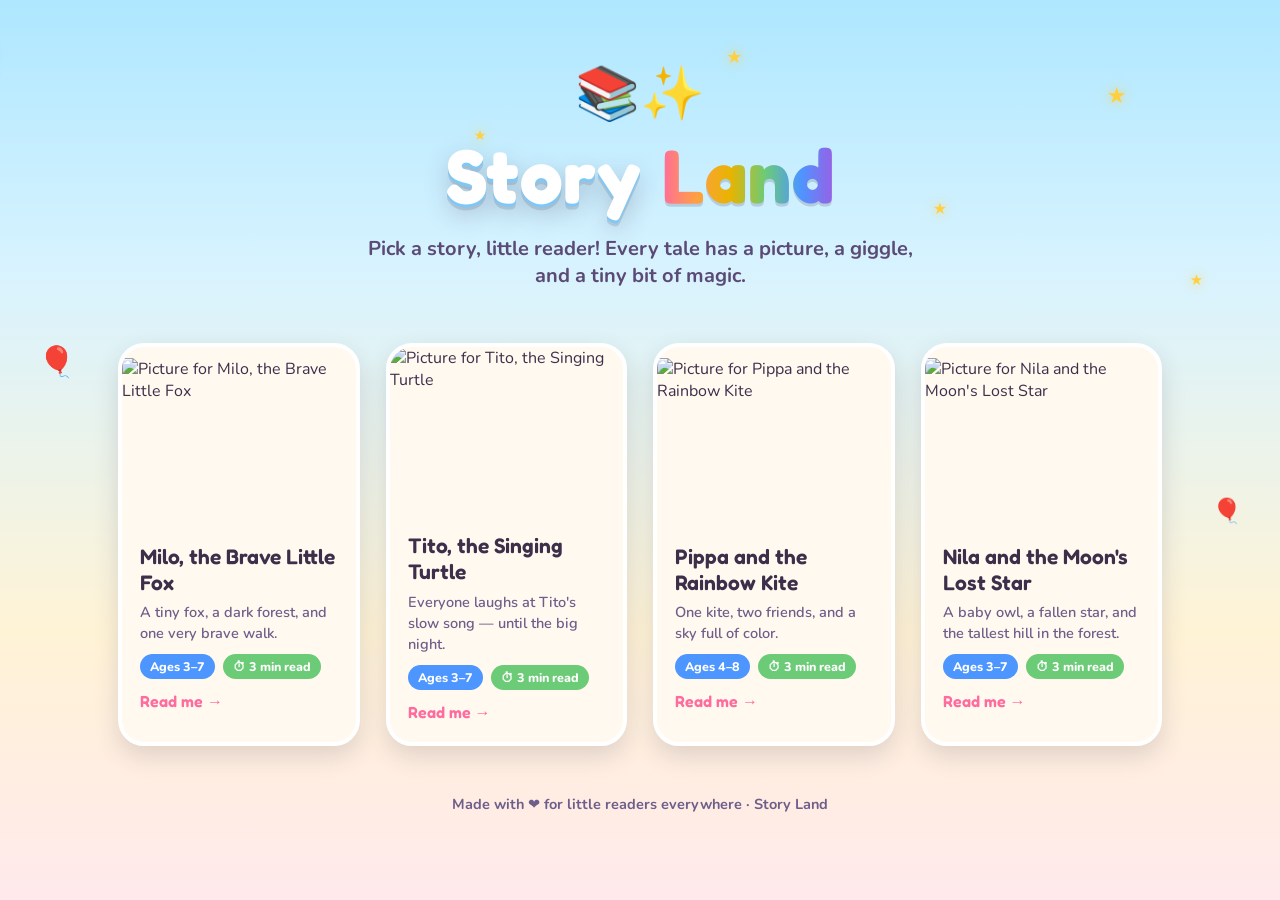
==== index.html @ 1fad8f1c "Add Story Land — children's stories website with animations and read-aloud" ====
<!DOCTYPE html>
<html lang="en">
<head>
<meta charset="UTF-8" />
<meta name="viewport" content="width=device-width, initial-scale=1.0" />
<title>Story Land — Children's Stories</title>
<link rel="preconnect" href="https://fonts.googleapis.com" />
<link href="https://fonts.googleapis.com/css2?family=Fredoka:wght@400;500;600;700&family=Nunito:wght@400;600;700;800&display=swap" rel="stylesheet" />
<link rel="stylesheet" href="styles.css" />
</head>
<body>

<!-- Floating sky decorations -->
<div class="sky" aria-hidden="true">
  <div class="cloud cloud-1"></div>
  <div class="cloud cloud-2"></div>
  <div class="cloud cloud-3"></div>
  <span class="star s1">★</span>
  <span class="star s2">★</span>
  <span class="star s3">★</span>
  <span class="star s4">★</span>
  <span class="star s5">★</span>
  <span class="balloon b1">🎈</span>
  <span class="balloon b2">🎈</span>
</div>

<!-- ============ HOME VIEW ============ -->
<main id="homeView">
  <header class="hero">
    <div class="hero-emoji" aria-hidden="true">📚✨</div>
    <h1 class="hero-title">Story <span class="rainbow-text">Land</span></h1>
    <p class="hero-sub">Pick a story, little reader! Every tale has a picture, a giggle, and a tiny bit of magic.</p>
  </header>

  <section class="story-grid" id="storyGrid" aria-label="Story list"></section>

  <footer class="footer">
    <p>Made with ❤️ for little readers everywhere · Story Land</p>
  </footer>
</main>

<!-- ============ STORY VIEW ============ -->
<main id="storyView" hidden>
  <button class="back-btn" id="backBtn" type="button">⬅ All Stories</button>

  <article class="story-page">
    <div class="story-hero">
      <img id="storyImg" alt="" />
      <div class="story-hero-shine" aria-hidden="true"></div>
    </div>

    <h2 class="story-title" id="storyTitle"></h2>
    <p class="story-meta" id="storyMeta"></p>

    <div class="story-actions">
      <button class="read-btn" id="readBtn" type="button">🔊 Read it to me</button>
      <button class="read-btn stop" id="stopBtn" type="button" hidden>⏹ Stop</button>
    </div>

    <div class="story-body" id="storyBody"></div>

    <div class="moral-box">
      <span class="moral-star" aria-hidden="true">⭐</span>
      <p id="storyMoral"></p>
    </div>

    <button class="back-btn bottom" id="backBtn2" type="button">⬅ Back to all stories</button>
  </article>
</main>

<script src="stories.js"></script>
<script src="app.js"></script>
</body>
</html>
---- styles.css ----
* { box-sizing: border-box; margin: 0; padding: 0; }

:root {
  --ink: #3b2f4a;
  --paper: #fff9f0;
  --pink: #ff6b9d;
  --orange: #ff9f45;
  --yellow: #ffd93d;
  --green: #6bcb77;
  --blue: #4d96ff;
  --purple: #9b5de5;
}

html { scroll-behavior: smooth; }

body {
  font-family: "Nunito", system-ui, sans-serif;
  color: var(--ink);
  min-height: 100vh;
  background: linear-gradient(180deg, #aee7ff 0%, #d8f3ff 30%, #fff3d6 70%, #ffe9ec 100%);
  overflow-x: hidden;
}

/* ---------- Animated sky ---------- */
.sky { position: fixed; inset: 0; pointer-events: none; z-index: 0; }

.cloud {
  position: absolute;
  background: #fff;
  border-radius: 999px;
  opacity: .9;
  filter: drop-shadow(0 6px 12px rgba(90, 140, 200, .18));
}
.cloud::before, .cloud::after {
  content: ""; position: absolute; background: #fff; border-radius: 50%;
}
.cloud-1 { width: 130px; height: 42px; top: 6%; left: -150px; animation: drift 65s linear infinite; }
.cloud-1::before { width: 58px; height: 58px; top: -28px; left: 18px; }
.cloud-1::after  { width: 42px; height: 42px; top: -18px; left: 62px; }
.cloud-2 { width: 95px; height: 32px; top: 16%; left: -120px; animation: drift 85s linear infinite 12s; transform: scale(.8); }
.cloud-2::before { width: 44px; height: 44px; top: -22px; left: 14px; }
.cloud-2::after  { width: 32px; height: 32px; top: -14px; left: 48px; }
.cloud-3 { width: 160px; height: 50px; top: 3%; left: -190px; animation: drift 100s linear infinite 30s; transform: scale(1.15); opacity: .7; }
.cloud-3::before { width: 70px; height: 70px; top: -34px; left: 24px; }
.cloud-3::after  { width: 50px; height: 50px; top: -22px; left: 78px; }

@keyframes drift {
  from { transform: translateX(0); }
  to   { transform: translateX(115vw); }
}

.star {
  position: absolute; color: #ffcf3f; font-size: 22px;
  animation: twinkle 2.4s ease-in-out infinite;
  text-shadow: 0 0 12px rgba(255, 207, 63, .8);
}
.s1 { top: 9%;  right: 12%; }
.s2 { top: 22%; right: 26%; font-size: 16px; animation-delay: .5s; }
.s3 { top: 5%;  right: 42%; font-size: 18px; animation-delay: 1s; }
.s4 { top: 30%; right: 6%;  font-size: 15px; animation-delay: 1.4s; }
.s5 { top: 14%; right: 62%; font-size: 14px; animation-delay: .8s; }

@keyframes twinkle {
  0%, 100% { transform: scale(1) rotate(0deg); opacity: .65; }
  50%      { transform: scale(1.35) rotate(20deg); opacity: 1; }
}

.balloon { position: absolute; font-size: 30px; animation: bob 5s ease-in-out infinite; }
.b1 { top: 38%; left: 3%; }
.b2 { top: 55%; right: 3%; animation-delay: 1.6s; font-size: 24px; }

@keyframes bob {
  0%, 100% { transform: translateY(0) rotate(-4deg); }
  50%      { transform: translateY(-22px) rotate(4deg); }
}

/* ---------- Layout ---------- */
main { position: relative; z-index: 1; max-width: 1080px; margin: 0 auto; padding: 24px 18px 60px; }

/* ---------- Hero ---------- */
.hero { text-align: center; padding: 34px 10px 10px; }
.hero-emoji { font-size: 52px; animation: bounce-soft 2.2s ease-in-out infinite; display: inline-block; }

@keyframes bounce-soft {
  0%, 100% { transform: translateY(0); }
  50%      { transform: translateY(-10px); }
}

.hero-title {
  font-family: "Fredoka", sans-serif;
  font-size: clamp(44px, 9vw, 76px);
  font-weight: 700;
  letter-spacing: 1px;
  color: #fff;
  text-shadow: 0 3px 0 #7ec8f7, 0 6px 0 rgba(59, 47, 74, .15), 0 10px 24px rgba(59, 47, 74, .25);
  animation: pop-in .7s cubic-bezier(.2, 1.6, .4, 1) both;
}
.rainbow-text {
  background: linear-gradient(90deg, var(--pink), var(--orange), #e8b400, var(--green), var(--blue), var(--purple));
  -webkit-background-clip: text; background-clip: text; color: transparent;
  text-shadow: none;
  filter: drop-shadow(0 3px 0 rgba(59, 47, 74, .18));
}
.hero-sub {
  margin: 14px auto 8px; max-width: 560px;
  font-size: clamp(16px, 2.6vw, 20px); font-weight: 700; color: #5a4a75;
  animation: pop-in .7s .15s cubic-bezier(.2, 1.6, .4, 1) both;
}
@keyframes pop-in {
  from { transform: scale(.7) translateY(24px); opacity: 0; }
  to   { transform: scale(1) translateY(0); opacity: 1; }
}

/* ---------- Story cards ---------- */
.story-grid {
  display: grid; gap: 26px; margin-top: 36px;
  grid-template-columns: repeat(auto-fit, minmax(230px, 1fr));
}

.story-card {
  background: var(--paper);
  border-radius: 26px;
  overflow: hidden;
  cursor: pointer;
  border: 4px solid #fff;
  box-shadow: 0 10px 24px rgba(59, 47, 74, .16);
  transition: transform .25s cubic-bezier(.2, 1.6, .4, 1), box-shadow .25s;
  animation: card-in .6s cubic-bezier(.2, 1.4, .4, 1) both;
  text-align: left; font: inherit; color: inherit; padding: 0; width: 100%;
}
.story-card:nth-child(1) { animation-delay: .05s; }
.story-card:nth-child(2) { animation-delay: .15s; }
.story-card:nth-child(3) { animation-delay: .25s; }
.story-card:nth-child(4) { animation-delay: .35s; }
.story-card:nth-child(5) { animation-delay: .45s; }
.story-card:nth-child(6) { animation-delay: .55s; }

@keyframes card-in {
  from { transform: translateY(34px) scale(.94); opacity: 0; }
  to   { transform: translateY(0) scale(1); opacity: 1; }
}

.story-card:hover, .story-card:focus-visible {
  transform: translateY(-8px) rotate(-1deg) scale(1.03);
  box-shadow: 0 20px 36px rgba(59, 47, 74, .24);
  outline: none;
}
.story-card:active { transform: scale(.98); }

.card-img-wrap { overflow: hidden; height: 170px; }
.card-img { width: 100%; height: 100%; object-fit: cover; display: block; transition: transform .5s ease; }
.story-card:hover .card-img { transform: scale(1.1) rotate(1deg); }

.card-body { padding: 16px 18px 20px; }
.card-title { font-family: "Fredoka", sans-serif; font-size: 21px; font-weight: 600; line-height: 1.25; }
.card-tag { margin-top: 6px; font-size: 14.5px; color: #6d5f8a; font-weight: 600; line-height: 1.45; }
.card-meta { margin-top: 10px; display: flex; gap: 8px; flex-wrap: wrap; }
.chip {
  font-size: 12.5px; font-weight: 800; padding: 4px 10px; border-radius: 999px; color: #fff;
}
.chip.age { background: var(--blue); }
.chip.time { background: var(--green); }
.card-go { margin-top: 12px; font-family: "Fredoka", sans-serif; font-weight: 600; color: var(--pink); font-size: 16px; }
.story-card:hover .card-go { animation: wiggle .5s ease-in-out infinite; display: inline-block; }

@keyframes wiggle {
  0%, 100% { transform: translateX(0); }
  50% { transform: translateX(6px); }
}

/* ---------- Story view ---------- */
#storyView { animation: page-in .45s ease both; }
@keyframes page-in {
  from { opacity: 0; transform: translateY(18px); }
  to   { opacity: 1; transform: translateY(0); }
}

.back-btn {
  font-family: "Fredoka", sans-serif; font-size: 17px; font-weight: 600;
  background: #fff; color: var(--ink);
  border: 3px solid var(--yellow); border-radius: 999px;
  padding: 10px 20px; cursor: pointer;
  box-shadow: 0 6px 14px rgba(59, 47, 74, .15);
  transition: transform .2s, background .2s;
}
.back-btn:hover { transform: scale(1.06) rotate(-1deg); background: #fff7dd; }
.back-btn.bottom { display: block; margin: 34px auto 0; }

.story-page { max-width: 720px; margin: 20px auto 0; }

.story-hero {
  position: relative; border-radius: 30px; overflow: hidden;
  border: 5px solid #fff; box-shadow: 0 16px 34px rgba(59, 47, 74, .22);
  animation: hero-float 6s ease-in-out infinite;
}
@keyframes hero-float {
  0%, 100% { transform: translateY(0); }
  50% { transform: translateY(-7px); }
}
.story-hero img { width: 100%; max-height: 420px; object-fit: cover; display: block; }
.story-hero-shine {
  position: absolute; inset: 0;
  background: linear-gradient(115deg, transparent 30%, rgba(255,255,255,.35) 48%, transparent 62%);
  transform: translateX(-120%);
  animation: shine 4.5s ease-in-out infinite;
}
@keyframes shine { 0%, 55% { transform: translateX(-120%); } 85%, 100% { transform: translateX(120%); } }

.story-title {
  font-family: "Fredoka", sans-serif; text-align: center;
  font-size: clamp(30px, 6vw, 44px); font-weight: 700; margin-top: 26px; line-height: 1.2;
}
.story-meta { text-align: center; margin-top: 8px; font-weight: 700; color: #6d5f8a; }

.story-actions { display: flex; justify-content: center; gap: 12px; margin-top: 18px; }
.read-btn {
  font-family: "Fredoka", sans-serif; font-size: 17px; font-weight: 600;
  background: linear-gradient(90deg, var(--pink), var(--orange)); color: #fff;
  border: none; border-radius: 999px; padding: 12px 24px; cursor: pointer;
  box-shadow: 0 8px 18px rgba(255, 107, 157, .4);
  transition: transform .2s;
}
.read-btn:hover { transform: scale(1.07); }
.read-btn.stop { background: linear-gradient(90deg, #8d99ae, #6d6875); box-shadow: 0 8px 18px rgba(90, 90, 110, .35); }

.story-body { margin-top: 28px; }
.story-body p {
  background: rgba(255, 255, 255, .82);
  border-radius: 20px;
  padding: 18px 22px;
  margin-bottom: 16px;
  font-size: clamp(17px, 2.6vw, 20px);
  line-height: 1.65; font-weight: 600;
  box-shadow: 0 6px 14px rgba(59, 47, 74, .08);
  opacity: 0; transform: translateY(22px);
}
.story-body p.visible { animation: fade-up .7s ease forwards; }
.story-body p.speaking { outline: 3px solid var(--yellow); background: #fffbe8; }

@keyframes fade-up { to { opacity: 1; transform: translateY(0); } }

.moral-box {
  margin-top: 10px; background: linear-gradient(90deg, #fff3c4, #ffe3ee);
  border: 3px dashed var(--orange); border-radius: 22px;
  padding: 18px 22px; display: flex; gap: 14px; align-items: center;
  opacity: 0; transform: scale(.92);
}
.moral-box.visible { animation: pop-in .6s cubic-bezier(.2, 1.6, .4, 1) forwards; }
.moral-star { font-size: 30px; animation: twinkle 2s ease-in-out infinite; }
.moral-box p { font-family: "Fredoka", sans-serif; font-size: 18px; font-weight: 500; line-height: 1.5; }
.moral-box p::before { content: "The moral of the story: "; font-weight: 700; color: #c2571b; }

.footer { text-align: center; margin-top: 48px; font-weight: 700; color: #6d5f8a; font-size: 14.5px; }

@media (prefers-reduced-motion: reduce) {
  *, *::before, *::after { animation-duration: .01ms !important; animation-iteration-count: 1 !important; transition-duration: .01ms !important; }
  .story-body p, .moral-box { opacity: 1; transform: none; }
}
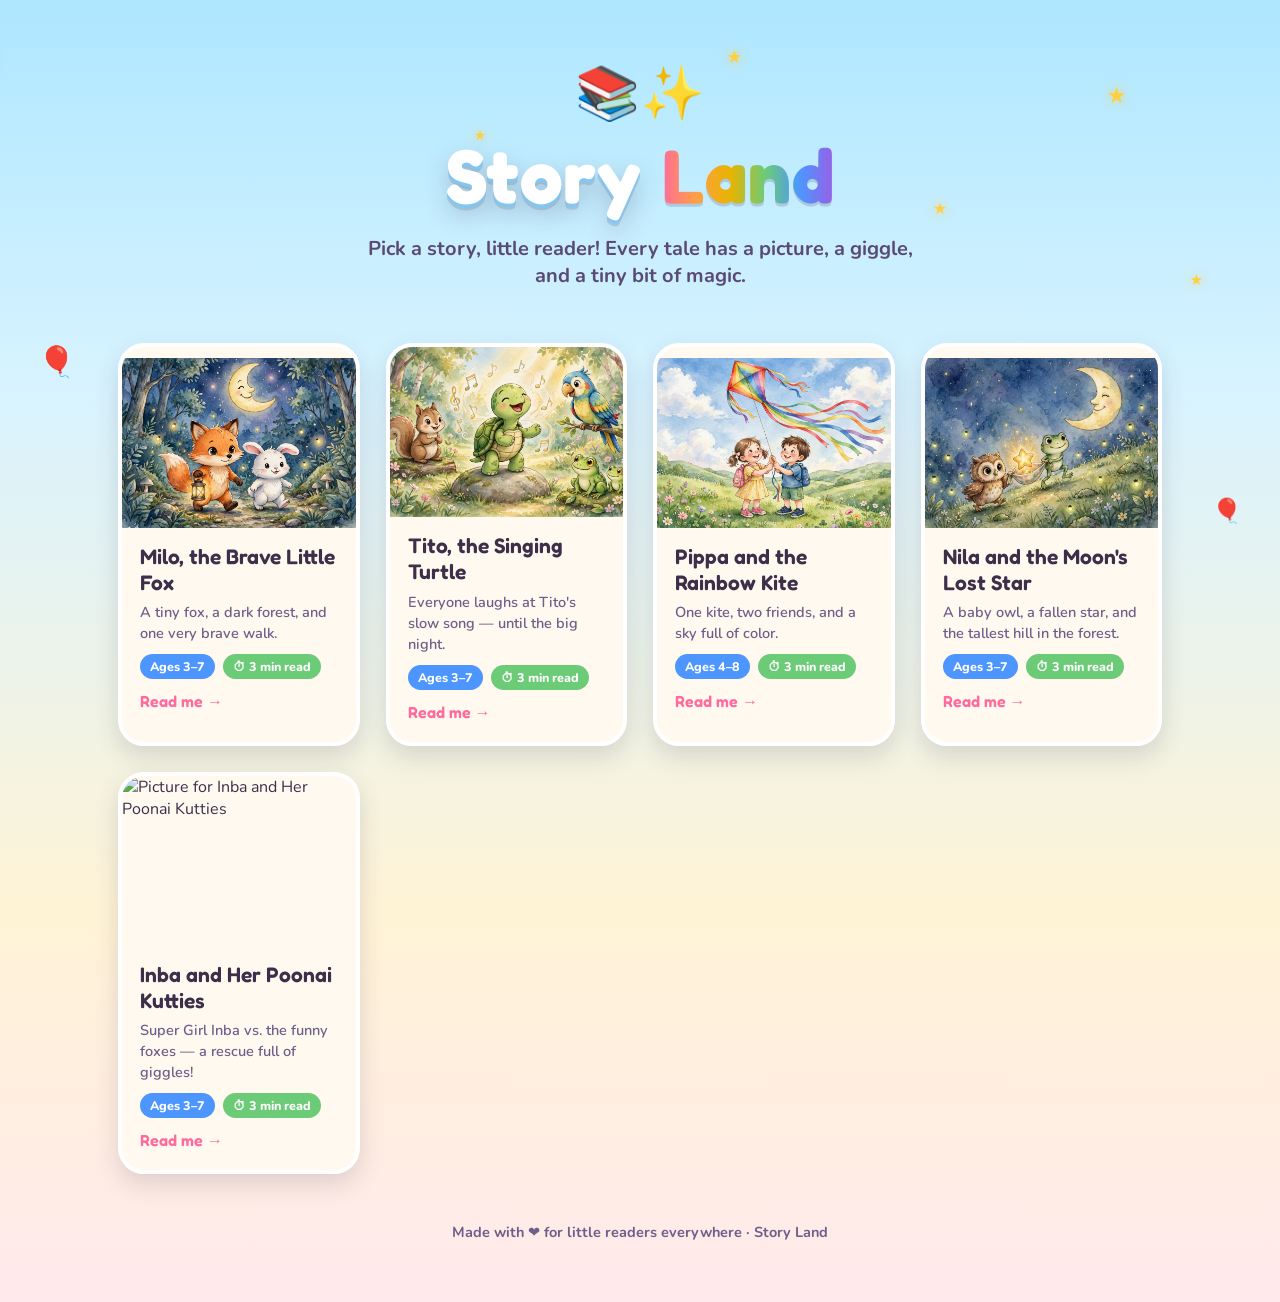
==== commit 92d907cf: "Add Inba and Her Poonai Kutties story with videos and Tamil song" ====
--- a/index.html
+++ b/index.html
@@ -64,6 +64,8 @@
       <p id="storyMoral"></p>
     </div>
 
+    <div class="story-media" id="storyMedia"></div>
+
     <button class="back-btn bottom" id="backBtn2" type="button">⬅ Back to all stories</button>
   </article>
 </main>
--- a/styles.css
+++ b/styles.css
@@ -256,3 +256,28 @@
   *, *::before, *::after { animation-duration: .01ms !important; animation-iteration-count: 1 !important; transition-duration: .01ms !important; }
   .story-body p, .moral-box { opacity: 1; transform: none; }
 }
+
+/* ---------- Videos and song ---------- */
+.story-media { margin-top: 30px; display: grid; gap: 22px; }
+.story-media:empty { margin-top: 0; }
+.media-heading {
+  font-family: "Fredoka", sans-serif; font-size: 26px; font-weight: 600;
+  text-align: center; color: var(--ink);
+}
+.video-card {
+  background: rgba(255, 255, 255, .88);
+  border-radius: 22px; padding: 14px;
+  box-shadow: 0 8px 18px rgba(59, 47, 74, .12);
+}
+.video-label { font-family: "Fredoka", sans-serif; font-weight: 600; font-size: 17px; margin-bottom: 10px; }
+.video-card video { width: 100%; display: block; border-radius: 16px; background: #221a30; }
+.song-box {
+  background: linear-gradient(90deg, #e3f6ff, #ffe3f3);
+  border: 3px dashed var(--purple); border-radius: 22px;
+  padding: 18px 22px;
+}
+.song-box .video-label { text-align: center; }
+.song-box audio { width: 100%; margin: 6px 0 12px; }
+.song-lyrics p {
+  text-align: center; font-size: 17.5px; line-height: 1.75; font-weight: 700; color: #4a3b66;
+}
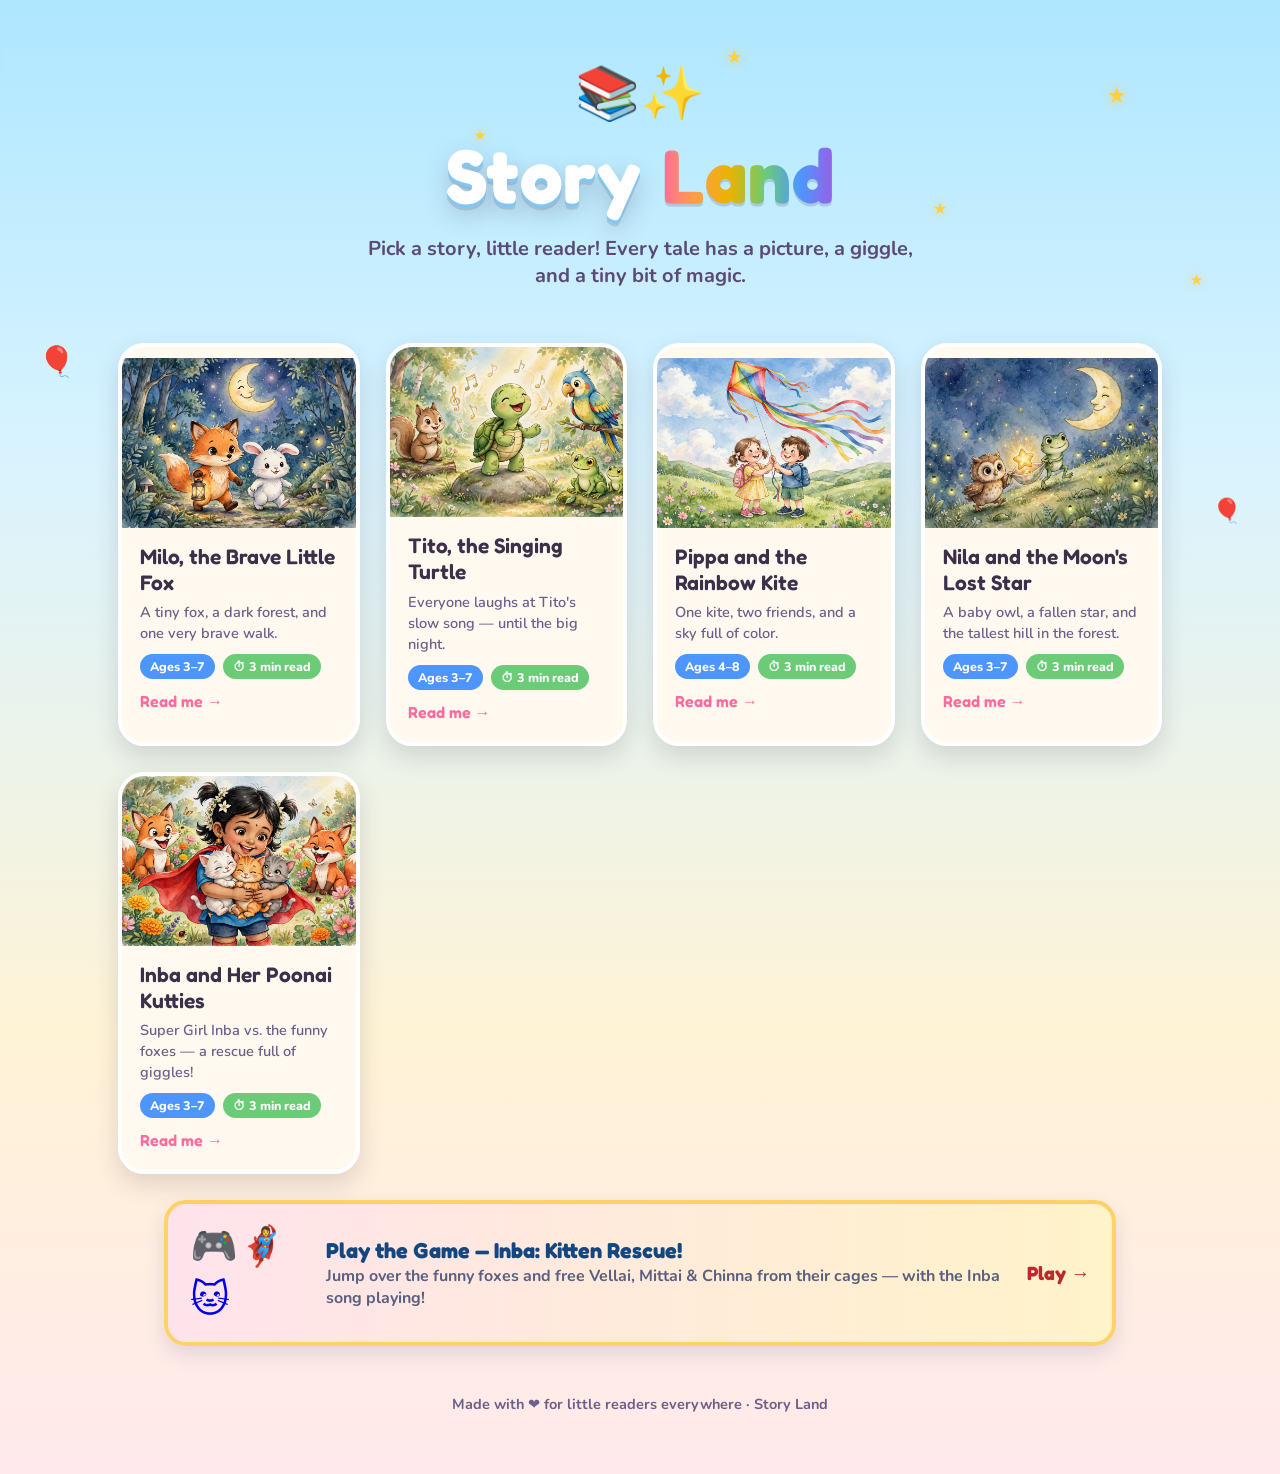
==== commit e3b3cc4c: "Add Inba: Kitten Rescue game" ====
--- a/index.html
+++ b/index.html
@@ -34,6 +34,17 @@
 
   <section class="story-grid" id="storyGrid" aria-label="Story list"></section>
 
+  <section aria-label="Game" style="max-width:980px;margin:26px auto 6px;padding:0 14px;">
+    <a href="game.html" style="display:flex;align-items:center;gap:16px;background:linear-gradient(90deg,#ffe3ec,#fff3c9);border:4px solid #ffd166;border-radius:22px;padding:16px 22px;text-decoration:none;box-shadow:0 8px 20px #14467f22;">
+      <span style="font-size:2.4rem;" aria-hidden="true">🎮🦸‍♀️🐱</span>
+      <span>
+        <span style="display:block;font-family:Fredoka,sans-serif;font-weight:700;font-size:1.35rem;color:#14467f;">Play the Game — Inba: Kitten Rescue!</span>
+        <span style="display:block;font-weight:700;color:#5a6080;margin-top:2px;">Jump over the funny foxes and free Vellai, Mittai &amp; Chinna from their cages — with the Inba song playing!</span>
+      </span>
+      <span style="margin-left:auto;font-family:Fredoka,sans-serif;font-weight:700;font-size:1.2rem;color:#c1272d;" aria-hidden="true">Play&nbsp;→</span>
+    </a>
+  </section>
+
   <footer class="footer">
     <p>Made with ❤️ for little readers everywhere · Story Land</p>
   </footer>
@@ -55,6 +66,7 @@
     <div class="story-actions">
       <button class="read-btn" id="readBtn" type="button">🔊 Read it to me</button>
       <button class="read-btn stop" id="stopBtn" type="button" hidden>⏹ Stop</button>
+      <a class="read-btn" id="gameLink" href="game.html" style="text-decoration:none;" hidden>🎮 Play Kitten Rescue!</a>
     </div>
 
     <div class="story-body" id="storyBody"></div>
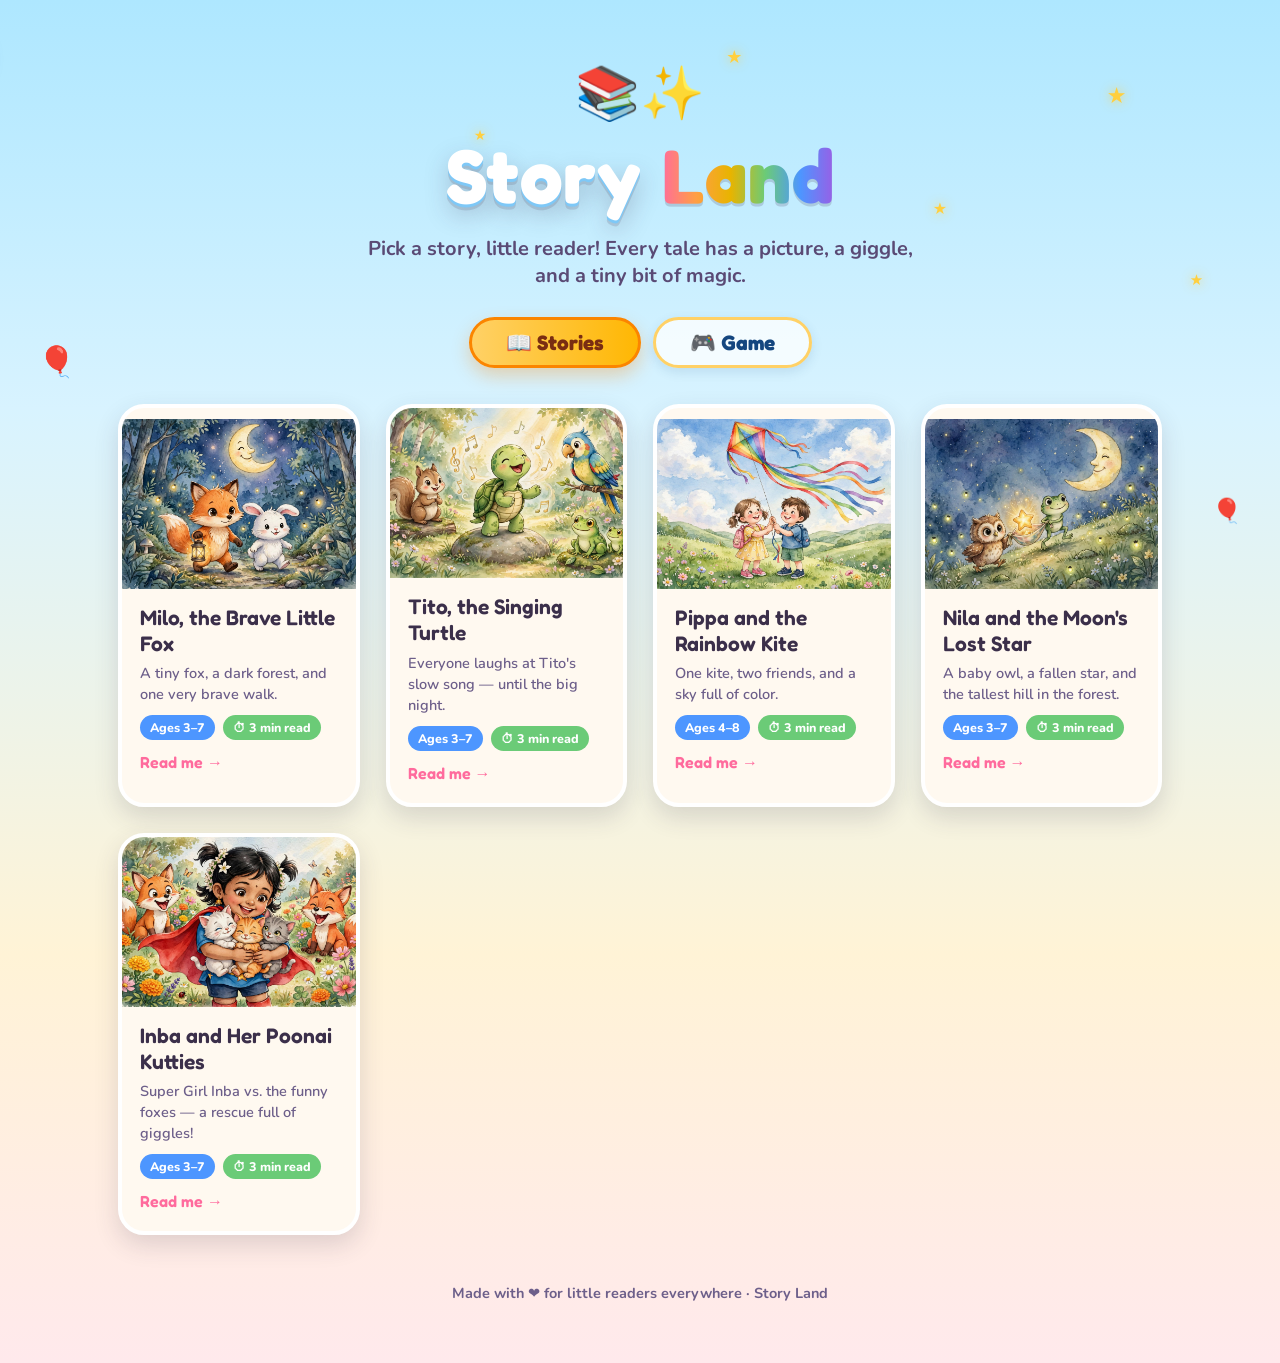
==== commit 67c00ace: "Home page tabs: Stories and Game (game embedded in its tab)" ====
--- a/index.html
+++ b/index.html
@@ -32,18 +32,26 @@
     <p class="hero-sub">Pick a story, little reader! Every tale has a picture, a giggle, and a tiny bit of magic.</p>
   </header>
 
-  <section class="story-grid" id="storyGrid" aria-label="Story list"></section>
+  <!-- ============ TABS: Stories | Game ============ -->
+  <div class="tabs" role="tablist" aria-label="Choose stories or game">
+    <button class="tab-btn active" id="tabStoriesBtn" type="button" role="tab" aria-selected="true" aria-controls="tabStories">📖 Stories</button>
+    <button class="tab-btn" id="tabGameBtn" type="button" role="tab" aria-selected="false" aria-controls="tabGame">🎮 Game</button>
+  </div>
 
-  <section aria-label="Game" style="max-width:980px;margin:26px auto 6px;padding:0 14px;">
-    <a href="game.html" style="display:flex;align-items:center;gap:16px;background:linear-gradient(90deg,#ffe3ec,#fff3c9);border:4px solid #ffd166;border-radius:22px;padding:16px 22px;text-decoration:none;box-shadow:0 8px 20px #14467f22;">
-      <span style="font-size:2.4rem;" aria-hidden="true">🎮🦸‍♀️🐱</span>
-      <span>
-        <span style="display:block;font-family:Fredoka,sans-serif;font-weight:700;font-size:1.35rem;color:#14467f;">Play the Game — Inba: Kitten Rescue!</span>
-        <span style="display:block;font-weight:700;color:#5a6080;margin-top:2px;">Jump over the funny foxes and free Vellai, Mittai &amp; Chinna from their cages — with the Inba song playing!</span>
-      </span>
-      <span style="margin-left:auto;font-family:Fredoka,sans-serif;font-weight:700;font-size:1.2rem;color:#c1272d;" aria-hidden="true">Play&nbsp;→</span>
-    </a>
-  </section>
+  <div id="tabStories" role="tabpanel" aria-label="Stories">
+    <section class="story-grid" id="storyGrid" aria-label="Story list"></section>
+  </div>
+
+  <div id="tabGame" role="tabpanel" aria-label="Game" hidden>
+    <section class="game-tab">
+      <h2 class="game-tab-title">🎮🦸‍♀️🐱 Inba: Kitten Rescue!</h2>
+      <p class="game-tab-sub">Jump over the funny foxes and free the kittens from their cages — with the Inba song playing, and a very special voice cheering you on!</p>
+      <div class="game-frame-wrap">
+        <iframe id="gameFrame" title="Inba: Kitten Rescue game" data-src="game.html" loading="lazy"></iframe>
+      </div>
+      <p class="game-tab-open"><a class="read-btn" href="game.html" style="text-decoration:none;">⛶ Open the game full-page</a></p>
+    </section>
+  </div>
 
   <footer class="footer">
     <p>Made with ❤️ for little readers everywhere · Story Land</p>
--- a/styles.css
+++ b/styles.css
@@ -281,3 +281,37 @@
 .song-lyrics p {
   text-align: center; font-size: 17.5px; line-height: 1.75; font-weight: 700; color: #4a3b66;
 }
+
+/* ---------- Home tabs: Stories | Game ---------- */
+.tabs {
+  display: flex; justify-content: center; gap: 12px;
+  max-width: 980px; margin: 10px auto 4px; padding: 0 14px;
+}
+.tab-btn {
+  font-family: "Fredoka", sans-serif; font-weight: 700; font-size: 1.3rem;
+  color: #14467f; background: rgba(255, 255, 255, .75);
+  border: 3px solid #ffd166; border-radius: 999px;
+  padding: 10px 34px; cursor: pointer;
+  box-shadow: 0 4px 12px rgba(20, 70, 127, .12);
+  transition: transform .15s ease, background .15s ease;
+}
+.tab-btn:hover { transform: translateY(-2px); }
+.tab-btn.active {
+  background: linear-gradient(90deg, #ffd166, #ffb703);
+  color: #7a2d12; border-color: #fb8500;
+  box-shadow: 0 8px 18px rgba(251, 133, 0, .3);
+}
+.game-tab { max-width: 980px; margin: 14px auto 6px; padding: 0 14px; text-align: center; }
+.game-tab-title {
+  font-family: "Fredoka", sans-serif; font-weight: 700; font-size: 1.7rem;
+  color: #14467f; margin: 8px 0 4px;
+}
+.game-tab-sub { font-weight: 700; color: #5a6080; margin: 0 auto 14px; max-width: 640px; }
+.game-frame-wrap {
+  border: 4px solid #ffd166; border-radius: 22px; overflow: hidden;
+  box-shadow: 0 10px 24px rgba(20, 70, 127, .18); background: #aee3ff;
+}
+.game-frame-wrap iframe {
+  display: block; width: 100%; height: clamp(430px, 74vh, 740px); border: 0;
+}
+.game-tab-open { margin-top: 14px; }
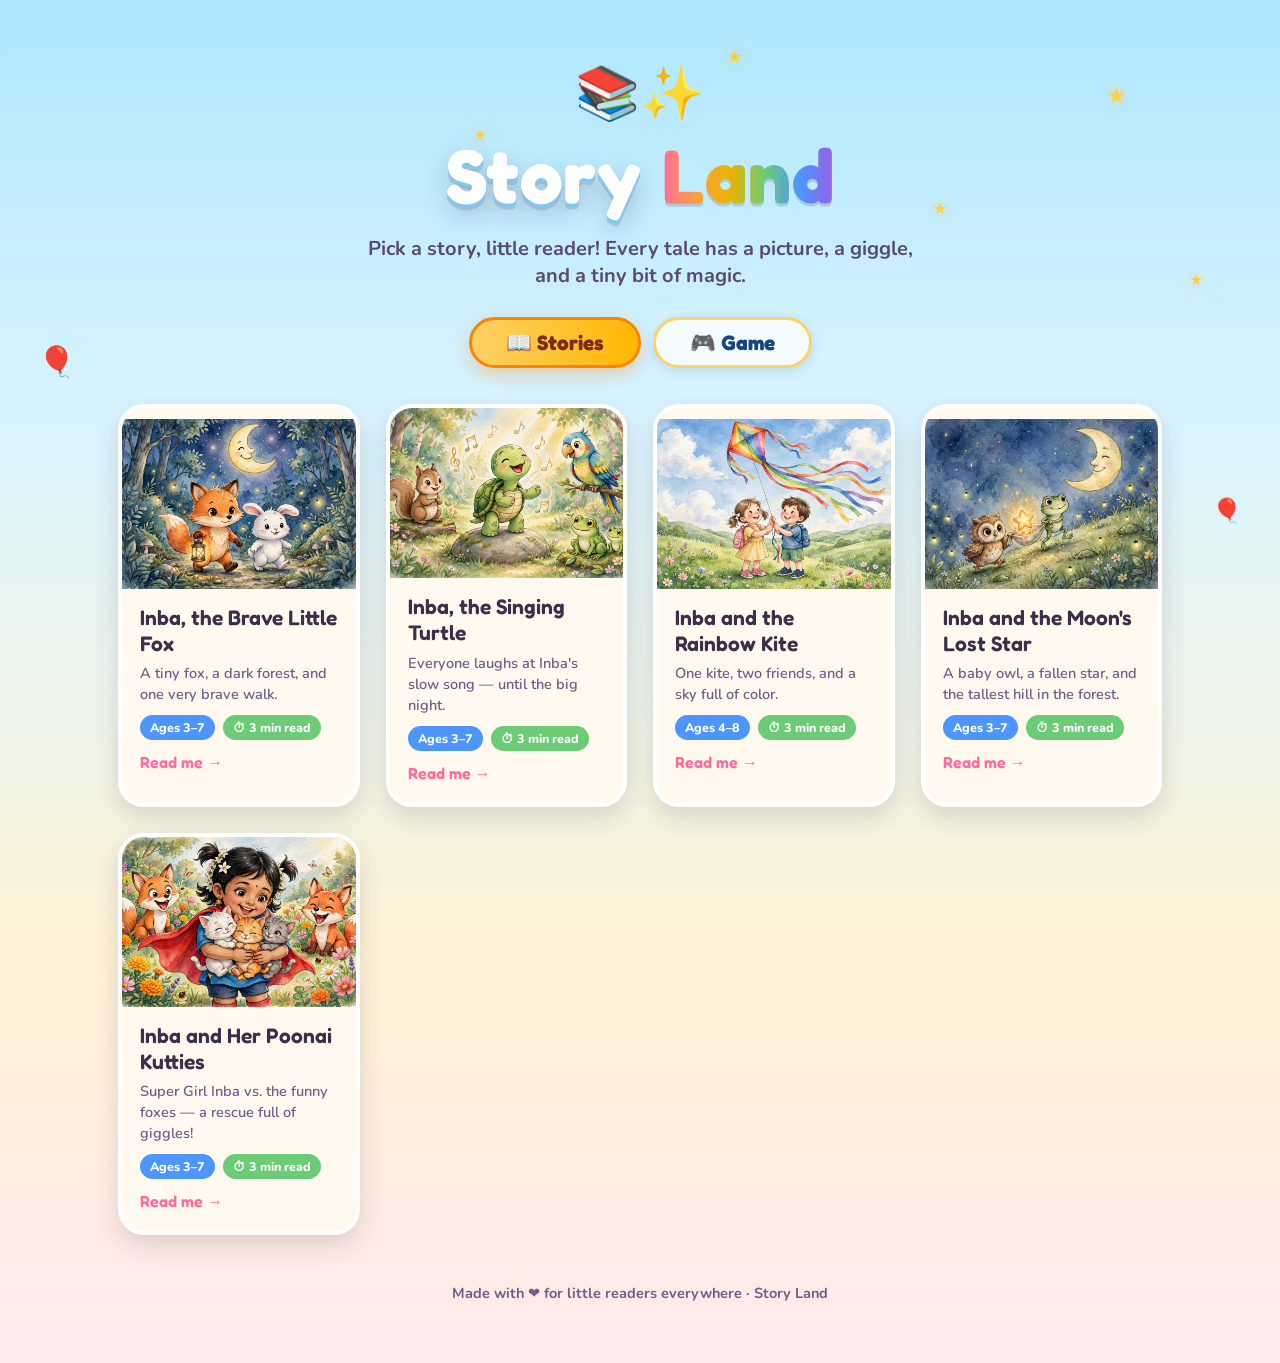
==== commit eef9a4fa: "Mobile: game page fills the whole screen, canvas scales to fit portrait and landscape, new Full scre" ====
--- a/index.html
+++ b/index.html
@@ -47,7 +47,7 @@
       <h2 class="game-tab-title">🎮🦸‍♀️🐱 Inba: Kitten Rescue!</h2>
       <p class="game-tab-sub">Jump over the funny foxes and free the kittens from their cages — with the Inba song playing, and a very special voice cheering you on!</p>
       <div class="game-frame-wrap">
-        <iframe id="gameFrame" title="Inba: Kitten Rescue game" data-src="game.html" loading="lazy"></iframe>
+        <iframe id="gameFrame" title="Inba: Kitten Rescue game" data-src="game.html" loading="lazy" allowfullscreen></iframe>
       </div>
       <p class="game-tab-open"><a class="read-btn" href="game.html" style="text-decoration:none;">⛶ Open the game full-page</a></p>
     </section>
--- a/styles.css
+++ b/styles.css
@@ -313,5 +313,6 @@
 }
 .game-frame-wrap iframe {
   display: block; width: 100%; height: clamp(430px, 74vh, 740px); border: 0;
+  height: clamp(430px, 82dvh, 760px);
 }
 .game-tab-open { margin-top: 14px; }
